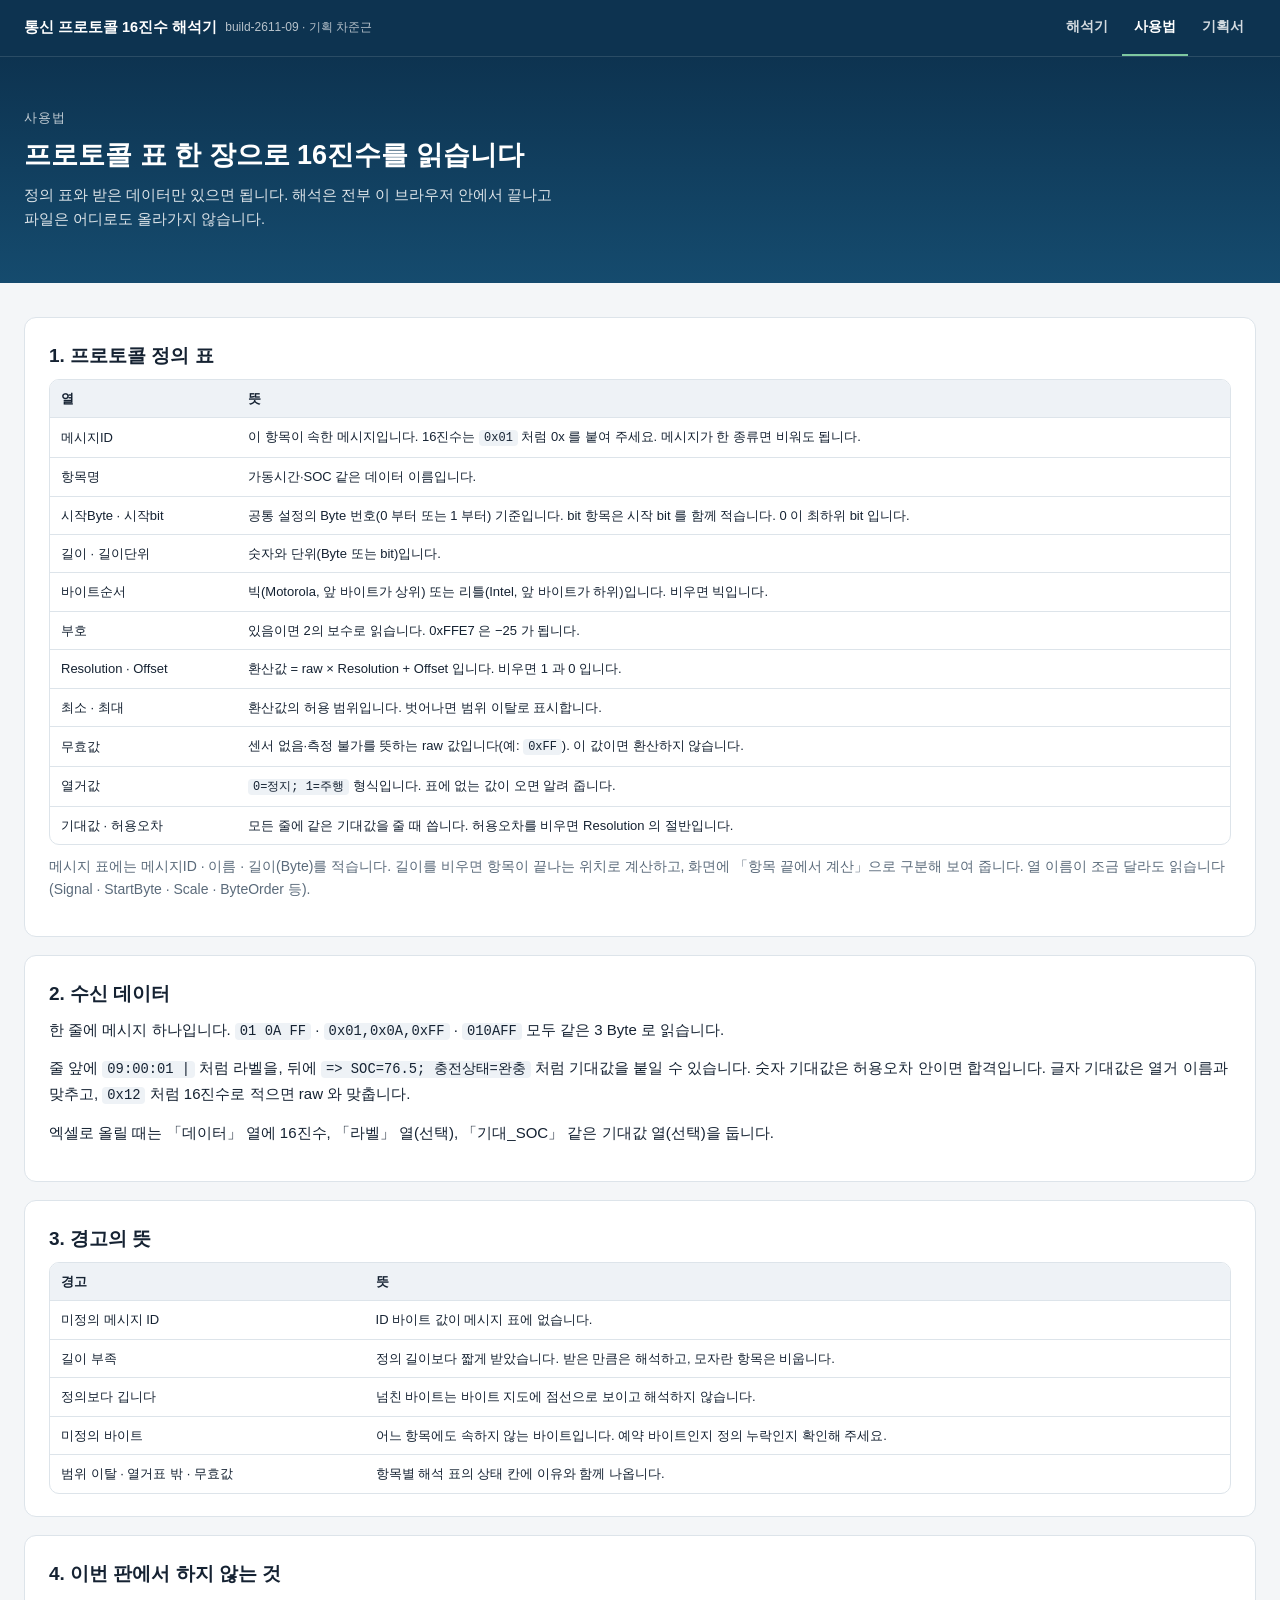
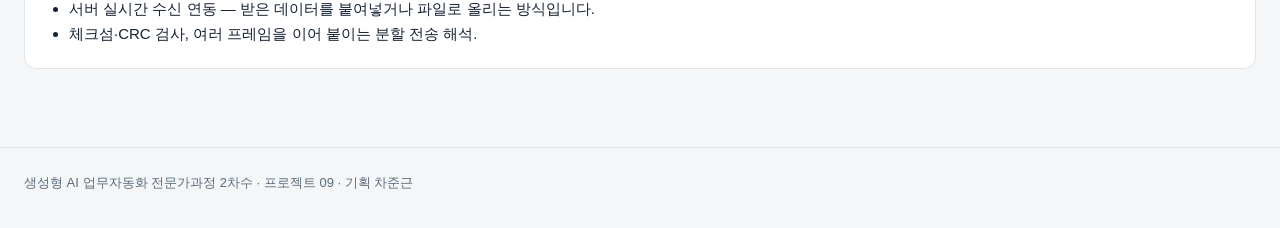
==== guide.html @ 9129b35c "build-2611-09 임시 배포 Co-Authored-By: Claude Opus 5.5 <noreply@anthropic.com>" ====
<!DOCTYPE html>
<html lang="ko">
<head>
<meta charset="UTF-8">
<meta name="viewport" content="width=device-width, initial-scale=1.0">
<title>사용법 — 통신 프로토콜 16진수 해석기</title>
<link rel="icon" href="favicon.svg" type="image/svg+xml">
<link rel="stylesheet" href="css/style.css">
<link rel="stylesheet" href="css/app.css">
</head>
<body>
<nav class="topnav" aria-label="주요 메뉴">
  <div class="topnav-inner">
    <a class="topnav-brand" href="index.html">통신 프로토콜 16진수 해석기 <small>build-2611-09 · 기획 차준근</small></a>
    <ul class="topnav-links">
      <li><a href="index.html">해석기</a></li>
      <li><a href="guide.html" class="active" aria-current="page">사용법</a></li>
      <li><a href="plan.html">기획서</a></li>
    </ul>
  </div>
</nav>
<header class="hero"><div class="wrap">
  <div class="eyebrow">사용법</div>
  <h1>프로토콜 표 한 장으로 16진수를 읽습니다</h1>
  <p>정의 표와 받은 데이터만 있으면 됩니다. 해석은 전부 이 브라우저 안에서 끝나고 파일은 어디로도 올라가지 않습니다.</p>
</div></header>
<main><div class="wrap">
<div class="card">
  <h2 style="margin-top:0">1. 프로토콜 정의 표</h2>
  <div class="tablewrap"><table>
    <thead><tr><th>열</th><th>뜻</th></tr></thead>
    <tbody>
      <tr><td>메시지ID</td><td>이 항목이 속한 메시지입니다. 16진수는 <code>0x01</code> 처럼 0x 를 붙여 주세요. 메시지가 한 종류면 비워도 됩니다.</td></tr>
      <tr><td>항목명</td><td>가동시간·SOC 같은 데이터 이름입니다.</td></tr>
      <tr><td>시작Byte · 시작bit</td><td>공통 설정의 Byte 번호(0 부터 또는 1 부터) 기준입니다. bit 항목은 시작 bit 를 함께 적습니다. 0 이 최하위 bit 입니다.</td></tr>
      <tr><td>길이 · 길이단위</td><td>숫자와 단위(Byte 또는 bit)입니다.</td></tr>
      <tr><td>바이트순서</td><td>빅(Motorola, 앞 바이트가 상위) 또는 리틀(Intel, 앞 바이트가 하위)입니다. 비우면 빅입니다.</td></tr>
      <tr><td>부호</td><td>있음이면 2의 보수로 읽습니다. 0xFFE7 은 −25 가 됩니다.</td></tr>
      <tr><td>Resolution · Offset</td><td>환산값 = raw × Resolution + Offset 입니다. 비우면 1 과 0 입니다.</td></tr>
      <tr><td>최소 · 최대</td><td>환산값의 허용 범위입니다. 벗어나면 범위 이탈로 표시합니다.</td></tr>
      <tr><td>무효값</td><td>센서 없음·측정 불가를 뜻하는 raw 값입니다(예: <code>0xFF</code>). 이 값이면 환산하지 않습니다.</td></tr>
      <tr><td>열거값</td><td><code>0=정지; 1=주행</code> 형식입니다. 표에 없는 값이 오면 알려 줍니다.</td></tr>
      <tr><td>기대값 · 허용오차</td><td>모든 줄에 같은 기대값을 줄 때 씁니다. 허용오차를 비우면 Resolution 의 절반입니다.</td></tr>
    </tbody>
  </table></div>
  <p class="sub" style="margin-top:10px">메시지 표에는 메시지ID · 이름 · 길이(Byte)를 적습니다.
  길이를 비우면 항목이 끝나는 위치로 계산하고, 화면에 「항목 끝에서 계산」으로 구분해 보여 줍니다.
  열 이름이 조금 달라도 읽습니다(Signal · StartByte · Scale · ByteOrder 등).</p>
</div>
<div class="card">
  <h2 style="margin-top:0">2. 수신 데이터</h2>
  <p>한 줄에 메시지 하나입니다. <code>01 0A FF</code> · <code>0x01,0x0A,0xFF</code> · <code>010AFF</code> 모두 같은 3 Byte 로 읽습니다.</p>
  <p>줄 앞에 <code>09:00:01 |</code> 처럼 라벨을, 뒤에 <code>=&gt; SOC=76.5; 충전상태=완충</code> 처럼 기대값을 붙일 수 있습니다.
  숫자 기대값은 허용오차 안이면 합격입니다. 글자 기대값은 열거 이름과 맞추고, <code>0x12</code> 처럼 16진수로 적으면 raw 와 맞춥니다.</p>
  <p>엑셀로 올릴 때는 「데이터」 열에 16진수, 「라벨」 열(선택), 「기대_SOC」 같은 기대값 열(선택)을 둡니다.</p>
</div>
<div class="card">
  <h2 style="margin-top:0">3. 경고의 뜻</h2>
  <div class="tablewrap"><table>
    <thead><tr><th>경고</th><th>뜻</th></tr></thead>
    <tbody>
      <tr><td>미정의 메시지 ID</td><td>ID 바이트 값이 메시지 표에 없습니다.</td></tr>
      <tr><td>길이 부족</td><td>정의 길이보다 짧게 받았습니다. 받은 만큼은 해석하고, 모자란 항목은 비웁니다.</td></tr>
      <tr><td>정의보다 깁니다</td><td>넘친 바이트는 바이트 지도에 점선으로 보이고 해석하지 않습니다.</td></tr>
      <tr><td>미정의 바이트</td><td>어느 항목에도 속하지 않는 바이트입니다. 예약 바이트인지 정의 누락인지 확인해 주세요.</td></tr>
      <tr><td>범위 이탈 · 열거표 밖 · 무효값</td><td>항목별 해석 표의 상태 칸에 이유와 함께 나옵니다.</td></tr>
    </tbody>
  </table></div>
</div>
<div class="card">
  <h2 style="margin-top:0">4. 이번 판에서 하지 않는 것</h2>
  <ul style="margin-left:20px">
    <li>서버 실시간 수신 연동 — 받은 데이터를 붙여넣거나 파일로 올리는 방식입니다.</li>
    <li>체크섬·CRC 검사, 여러 프레임을 이어 붙이는 분할 전송 해석.</li>
  </ul>
</div>
</div></main>
<footer><div class="wrap">생성형 AI 업무자동화 전문가과정 2차수 · 프로젝트 09 · 기획 차준근</div></footer>
</body>
</html>
---- css/style.css ----
:root{
  --bg:#f4f6f8; --card:#fff; --ink:#152232; --sub:#5b6b7b; --line:#dde4ea;
  --brand:#154b6e; --brand-deep:#0d3350; --accent:#0b6e99;
  --ok:#0a6045; --warn:#7a4f00; --danger:#c8341f;
  --wrap:1320px; --pad:24px;
}
@media (max-width:640px){ :root{ --pad:16px; } }
*{box-sizing:border-box; margin:0; padding:0;}
html,body{background:var(--bg); color:var(--ink);
  font-family:"Pretendard","Apple SD Gothic Neo","Malgun Gothic",sans-serif;}
body{font-size:15px; line-height:1.65; word-break:keep-all; overflow-wrap:break-word;}

/* 상단 바는 고정 — 표를 아래로 훑는 동안에도 조작부가 보여야 한다.
   sticky 가 아니라 fixed 다: 조상에 overflow 가 걸리면 sticky 는 조용히 죽는다. */
.topnav{position:fixed; top:0; left:0; right:0; z-index:40;
  background:var(--brand-deep); border-bottom:1px solid rgba(255,255,255,.12);}
.topnav-inner{display:flex; align-items:center; justify-content:space-between;
  gap:20px; max-width:var(--wrap); margin:0 auto; padding:0 var(--pad); min-height:56px;}
.topnav-brand{display:flex; align-items:center; min-height:56px; color:#fff;
  font-weight:750; font-size:14.5px; text-decoration:none; white-space:nowrap;}
.topnav-brand small{font-weight:400; opacity:.7; font-size:12px; margin-left:8px;}
.topnav-links{display:flex; align-items:center; gap:2px; list-style:none; margin:0; padding:0;
  overflow-x:auto; scrollbar-width:none;}
.topnav-links::-webkit-scrollbar{display:none;}
.topnav-links a{display:flex; align-items:center; min-height:56px; padding:0 12px;
  color:rgba(255,255,255,.82); text-decoration:none; font-size:13.5px; font-weight:600;
  white-space:nowrap; border-bottom:2px solid transparent;}
.topnav-links a:hover{color:#fff;}
.topnav-links a.active{color:#fff; border-bottom-color:#7ec8a0;}
@media (max-width:860px){
  .topnav-inner{gap:10px; padding:0 14px; min-height:52px;}
  .topnav-brand{min-height:52px; font-size:13.5px;} .topnav-brand small{display:none;}
  .topnav-links a{min-height:52px; padding:0 9px; font-size:13px;}
}

.hero{background:linear-gradient(180deg,var(--brand-deep),var(--brand)); color:#fff;
  padding:52px 0 38px; margin-top:56px;}
@media (max-width:860px){ .hero{margin-top:52px; padding:38px 0 28px;} }
.hero .eyebrow{font-size:12.5px; letter-spacing:.08em; opacity:.75; margin-bottom:9px;}
.hero h1{font-size:27px; line-height:1.3; font-weight:750; margin-bottom:11px;}
.hero p{max-width:66ch; color:rgba(255,255,255,.86); font-size:14.5px;}
main{padding:34px 0 60px;}
.wrap{max-width:var(--wrap); margin:0 auto; padding:0 var(--pad);}

h2{font-size:19px; font-weight:700; margin:32px 0 8px;}
main > .wrap > :first-child{margin-top:0;}
p{margin:0 0 13px;} .sub{color:var(--sub); font-size:14px;}
code{font-family:ui-monospace,SFMono-Regular,Menlo,monospace; font-size:.92em;
  background:#eef2f6; border-radius:4px; padding:1px 5px;}

.card{background:var(--card); border:1px solid var(--line); border-radius:12px;
  padding:22px 24px; margin-bottom:18px;}
.drop{display:block; border:2px dashed #93a7bd; border-radius:12px; background:#fbfdff;
  padding:30px 20px; text-align:center; cursor:pointer; transition:border-color .15s,background .15s;}
.drop:hover,.drop.over{border-color:var(--accent); background:#f0f8fc;}
.drop b{display:block; font-size:15.5px; margin-bottom:5px;}
.drop span{color:var(--sub); font-size:13.5px;}
input[type=file]{display:none;}

.btn{display:inline-flex; align-items:center; justify-content:center; gap:6px;
  min-height:42px; padding:0 18px; border-radius:9px; border:1px solid var(--line);
  background:#fff; color:var(--ink); font-size:14px; font-weight:650; cursor:pointer;}
.btn:hover{border-color:#9fb2c4;}
.btn.primary{background:var(--brand); border-color:var(--brand); color:#fff;}
.btn.primary:hover{background:var(--brand-deep);}
.btn.green{background:var(--ok); border-color:var(--ok); color:#fff;}
.btn:disabled{opacity:.45; cursor:not-allowed;}
.btnrow{display:flex; flex-wrap:wrap; gap:8px; margin-top:14px;}

.note{border-left:4px solid var(--accent); background:#eef6fa; color:#0b3a4f;
  padding:13px 15px; border-radius:8px; font-size:14px; margin:14px 0;}
.warn{border-left:4px solid var(--danger); background:#fdeae7; color:#7a1a0c;
  padding:13px 15px; border-radius:8px; font-size:14px; margin:14px 0;}
.ok{border-left:4px solid var(--ok); background:#e9f6f0; color:#08422a;
  padding:13px 15px; border-radius:8px; font-size:14px; margin:14px 0;}

.tablewrap{overflow-x:auto; border:1px solid var(--line); border-radius:10px; background:#fff; max-height:70vh;}
table{border-collapse:collapse; width:100%; font-size:13px;}
th,td{border-bottom:1px solid var(--line); padding:8px 11px; text-align:left; white-space:nowrap;}
th{background:#eef2f6; font-weight:700; position:sticky; top:0; z-index:1;}
tr:last-child td{border-bottom:0;}
td.num{text-align:right; font-variant-numeric:tabular-nums;}
td.mono{font-family:ui-monospace,SFMono-Regular,Menlo,monospace;}
tr.flag td{background:#fdf3f1;}
/* 계산으로 채운 값은 문서에 적혀 있던 값과 **신뢰도가 다르다.**
   같은 모양으로 두면 사람이 구분하지 못한 채 그대로 믿게 된다. */
td .calc{display:inline-block; margin-left:5px; font-size:10.5px; font-weight:700;
  color:#0b3a4f; background:#dceaf3; border-radius:4px; padding:1px 5px; vertical-align:middle;}
.rev{color:var(--danger); font-weight:650; white-space:normal; min-width:240px;}

.filelist{margin:13px 0 0; padding:0; list-style:none; font-size:13.5px;}
.filelist li{padding:6px 0; border-bottom:1px solid var(--line); color:var(--sub);
  display:flex; justify-content:space-between; gap:10px;}
.filelist li:last-child{border-bottom:0;}
.stats{display:flex; flex-wrap:wrap; gap:10px; margin:14px 0 0;}
.stat{background:#eef2f6; border-radius:9px; padding:9px 14px; font-size:13.5px;}
.stat b{font-size:17px; display:block; font-variant-numeric:tabular-nums;}
footer{border-top:1px solid var(--line); padding:24px 0 40px; color:var(--sub); font-size:13px;}
---- css/app.css ----
/* 이 앱 전용 — 공통 style.css 뒤에 읽는다 */
[hidden]{display:none !important;}
h3{font-size:16px; font-weight:700; margin:24px 0 8px;}
h3 small{font-weight:400;}
.ctrl{display:flex; flex-wrap:wrap; align-items:center; gap:14px; margin:6px 0 12px; font-size:14px;}
.ctrl label{display:flex; align-items:center; gap:6px; flex-wrap:wrap;}
.ctrl label.grow{flex:1 1 260px;} .ctrl label.grow input{flex:1 1 180px; min-width:0;}
.ctrl input,.ctrl select{font:inherit; font-size:14px; padding:6px 8px; border:1px solid var(--line); border-radius:7px; background:#fff;}
.w-s{width:72px;}
.btn.sm{min-height:34px; padding:0 12px; font-size:13px;}
.drop.slim{padding:16px 14px; margin-top:10px;} .drop.slim b{font-size:14px;}
textarea{width:100%; font:13px/1.55 ui-monospace,SFMono-Regular,Menlo,monospace; padding:10px 12px;
  border:1px solid var(--line); border-radius:9px; background:#fbfdff; resize:vertical;}

details.more{margin-top:18px; border:1px solid var(--line); border-radius:10px; padding:10px 14px; background:#fbfcfd;}
details.more summary{cursor:pointer; font-weight:650; font-size:14px;}
details.more[open] summary{margin-bottom:8px;}

/* 편집 표 */
.tablewrap.edit{max-height:none;}
.edit td{padding:2px 3px;}
.edit input{font:inherit; font-size:12.5px; width:100%; min-width:64px; padding:5px 6px; border:1px solid transparent; border-radius:5px; background:transparent;}
.edit input:hover{border-color:var(--line);} .edit input:focus{border-color:var(--accent); background:#fff; outline:none;}
.edit td.c-name input{min-width:150px;} .edit td.c-enums input{min-width:220px;} .edit td.c-note input{min-width:140px;}
.edit td.c-num input{min-width:58px;}
.edit .x{border:0; background:none; color:var(--danger); cursor:pointer; font-size:12.5px; padding:4px 6px;}

/* 결과 목록 */
#lines table tbody tr{cursor:pointer;}
#lines tbody tr:hover td{background:#f3f8fb;}
#lines tbody tr.sel td{background:#e3f0f7;}
.tag{display:inline-block; font-size:11.5px; font-weight:700; border-radius:5px; padding:1px 7px;}
.tag.ok{background:#d6ecdf; color:#08422a;} .tag.warn{background:#fbe7b5; color:#5a3a00;}
.tag.error{background:#f4b9ad; color:#7a1a0c;} .tag.info{background:#dceaf3; color:#0b3a4f;}
.tag.pass{background:#0a6045; color:#fff;} .tag.fail{background:var(--danger); color:#fff;} .tag.none{background:#eef2f6; color:var(--sub);}
td.wrap{white-space:normal; min-width:260px;}
.stat.bad{background:#fdeae7;} .stat.good{background:#e9f6f0;}

/* 바이트 지도 — 색만으로 구분하지 않도록 항목 번호를 칸에 함께 쓴다 */
.bmap{display:flex; flex-wrap:wrap; gap:4px; margin:10px 0 6px;}
.bcell{width:58px; border-radius:7px; border:1px solid rgba(0,0,0,.08); padding:4px 3px 5px; text-align:center; font-variant-numeric:tabular-nums;}
.bcell .bi{display:block; font-size:10.5px; color:#3d4b59;}
.bcell .bh{display:block; font:700 15px/1.2 ui-monospace,SFMono-Regular,Menlo,monospace;}
.bcell .bo{display:block; font-size:10.5px; color:#2b3742; min-height:14px;}
.bcell.k-id{background:#cfd8e1;} .bcell.k-undef{background:#fff; border:2px dashed var(--danger);}
.bcell.k-extra{background:#fff; border:2px dotted #8a96a3; color:#8a96a3;}
.bcell.k-partial{outline:2px dashed #5b6b7b; outline-offset:-3px;}
.blegend{display:flex; flex-wrap:wrap; gap:6px 14px; font-size:12.5px; color:var(--sub); margin:4px 0 12px;}
.blegend i{display:inline-block; width:14px; height:14px; border-radius:3px; vertical-align:-2px; margin-right:5px; border:1px solid rgba(0,0,0,.1);}
.blegend i.k-undef{border:2px dashed var(--danger); background:#fff;} .blegend i.k-id{background:#cfd8e1;}
.blegend i.k-extra{border:2px dotted #8a96a3; background:#fff;}
.c0{background:#cfe4f5;} .c1{background:#d6ecdf;} .c2{background:#fbe7b5;} .c3{background:#ead9f3;} .c4{background:#f8d5cc;}
.c5{background:#d3eeee;} .c6{background:#e8e3c9;} .c7{background:#f6d6e6;} .c8{background:#dbe0f7;} .c9{background:#e2ecc7;}
tr.st-range td,tr.st-enum td{background:#fff6df;} tr.st-short td{background:#fdeae7;} tr.st-invalid td{background:#eef3f7;}
tr.ck-fail td{background:#fdeae7;}
.detail{margin-top:18px; border-top:1px solid var(--line); padding-top:6px;}
.src{display:inline-block; margin-left:5px; font-size:10.5px; font-weight:700; color:#0b3a4f; background:#dceaf3; border-radius:4px; padding:1px 5px;}
.ai-draft{border:2px dashed #7a5bb8; border-radius:10px; padding:12px 14px; margin-top:12px; background:#f8f5fd;}
.ai-draft .badge{display:inline-block; background:#7a5bb8; color:#fff; font-size:12px; font-weight:700; border-radius:5px; padding:2px 8px; margin-bottom:8px;}
.warn ul,.ok ul{margin:6px 0 0 18px;}
details.more.edit-box{margin-top:6px;}
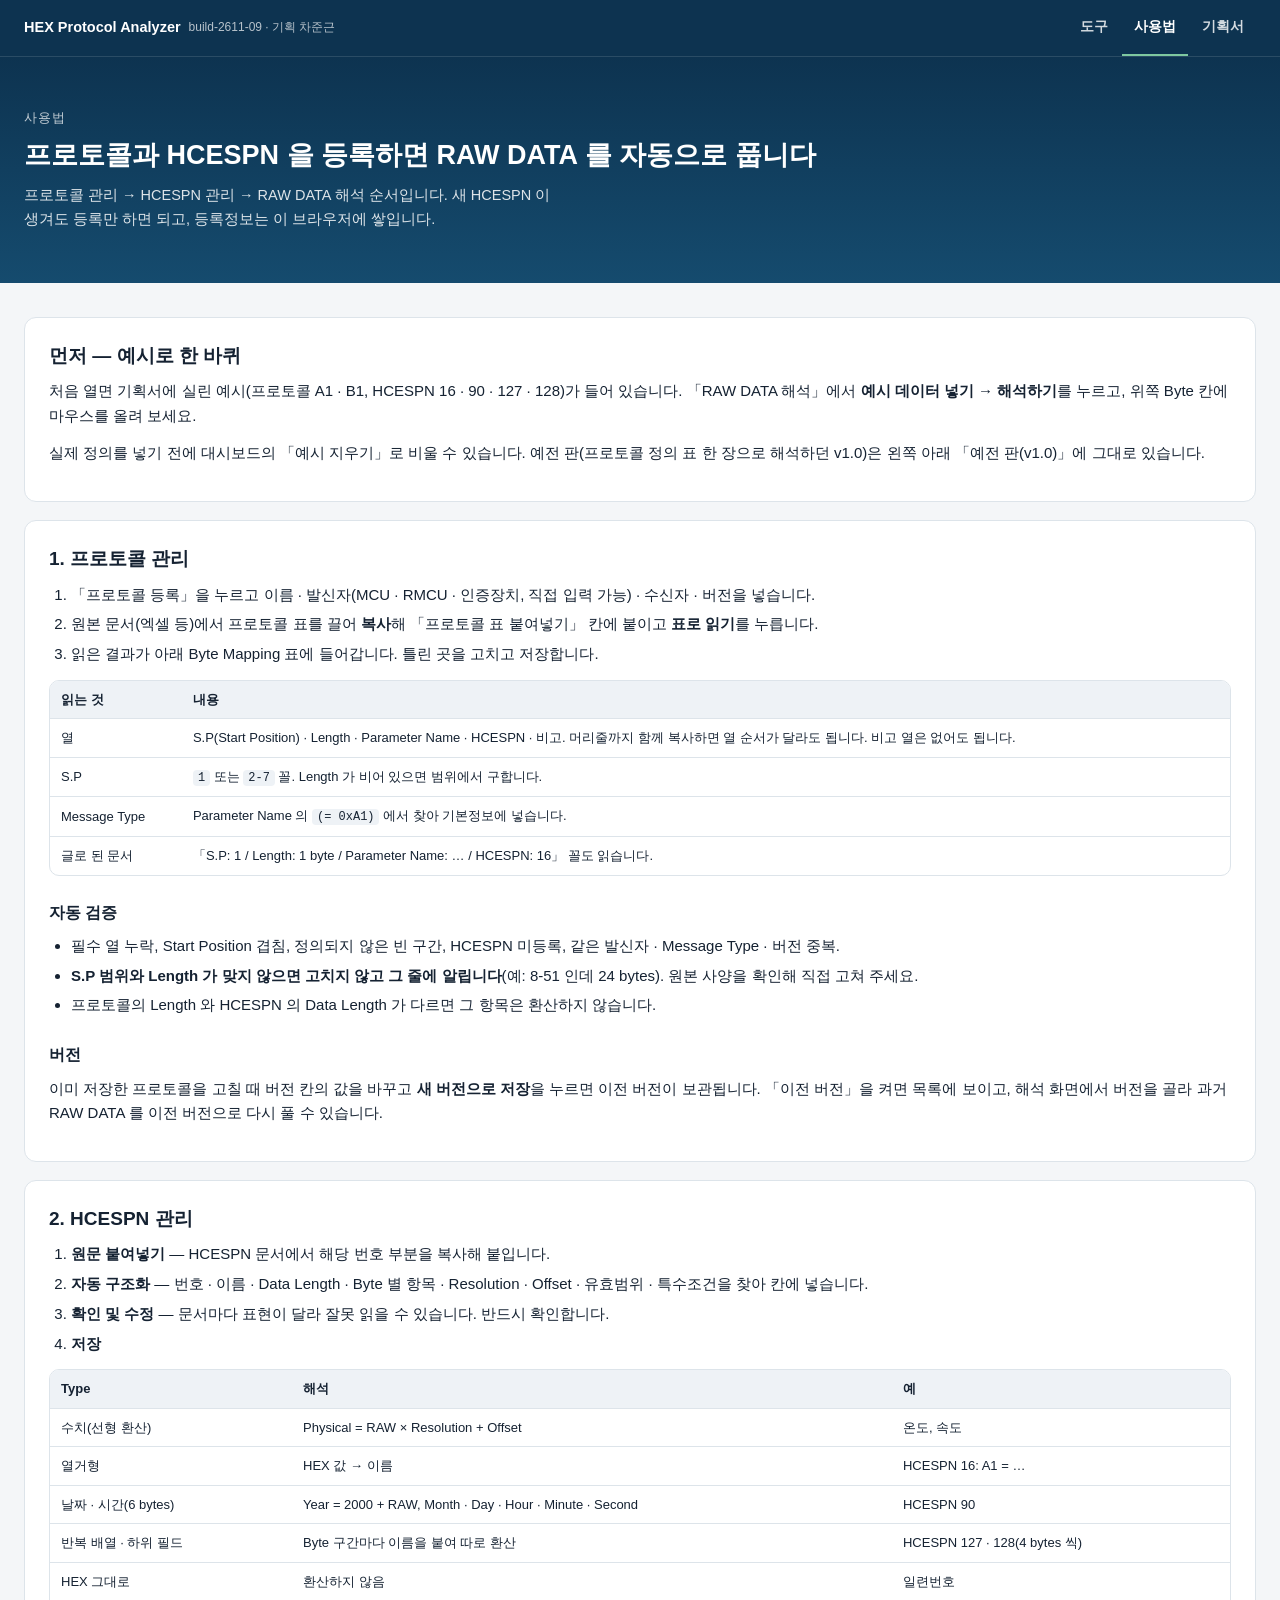
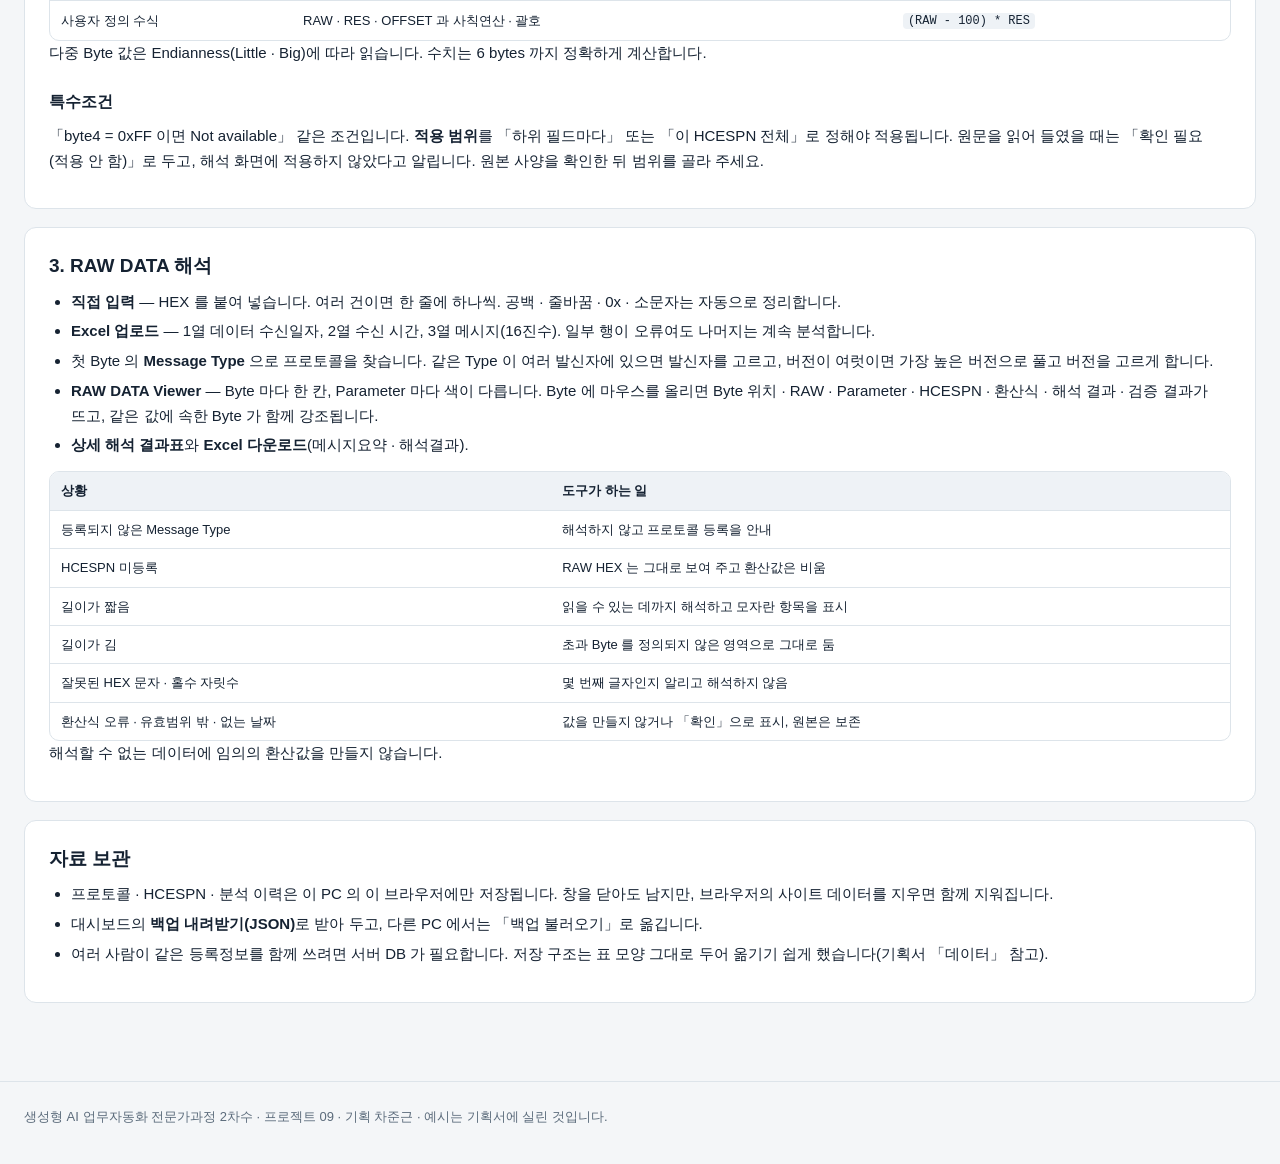
==== commit 5b0b0568: "v2.0: HEX Protocol Analyzer(메뉴 4개) — v1.0 은 v1/ Co-Authored-By: Claude Fable 5.2 <noreply@anthropic." ====
--- a/guide.html
+++ b/guide.html
@@ -3,7 +3,7 @@
 <head>
 <meta charset="UTF-8">
 <meta name="viewport" content="width=device-width, initial-scale=1.0">
-<title>사용법 — 통신 프로토콜 16진수 해석기</title>
+<title>사용법 — HEX Protocol Analyzer</title>
 <link rel="icon" href="favicon.svg" type="image/svg+xml">
 <link rel="stylesheet" href="css/style.css">
 <link rel="stylesheet" href="css/app.css">
@@ -11,9 +11,9 @@
 <body>
 <nav class="topnav" aria-label="주요 메뉴">
   <div class="topnav-inner">
-    <a class="topnav-brand" href="index.html">통신 프로토콜 16진수 해석기 <small>build-2611-09 · 기획 차준근</small></a>
+    <a class="topnav-brand" href="index.html">HEX Protocol Analyzer <small>build-2611-09 · 기획 차준근</small></a>
     <ul class="topnav-links">
-      <li><a href="index.html">해석기</a></li>
+      <li><a href="index.html">도구</a></li>
       <li><a href="guide.html" class="active" aria-current="page">사용법</a></li>
       <li><a href="plan.html">기획서</a></li>
     </ul>
@@ -21,60 +21,98 @@
 </nav>
 <header class="hero"><div class="wrap">
   <div class="eyebrow">사용법</div>
-  <h1>프로토콜 표 한 장으로 16진수를 읽습니다</h1>
-  <p>정의 표와 받은 데이터만 있으면 됩니다. 해석은 전부 이 브라우저 안에서 끝나고 파일은 어디로도 올라가지 않습니다.</p>
+  <h1>프로토콜과 HCESPN 을 등록하면 RAW DATA 를 자동으로 풉니다</h1>
+  <p>프로토콜 관리 → HCESPN 관리 → RAW DATA 해석 순서입니다. 새 HCESPN 이 생겨도 등록만 하면 되고, 등록정보는 이 브라우저에 쌓입니다.</p>
 </div></header>
-<main><div class="wrap">
+<main><div class="wrap doc">
+
 <div class="card">
-  <h2 style="margin-top:0">1. 프로토콜 정의 표</h2>
+  <h2 style="margin-top:0">먼저 — 예시로 한 바퀴</h2>
+  <p>처음 열면 기획서에 실린 예시(프로토콜 A1 · B1, HCESPN 16 · 90 · 127 · 128)가 들어 있습니다.
+  「RAW DATA 해석」에서 <b>예시 데이터 넣기 → 해석하기</b>를 누르고, 위쪽 Byte 칸에 마우스를 올려 보세요.</p>
+  <p>실제 정의를 넣기 전에 대시보드의 「예시 지우기」로 비울 수 있습니다. 예전 판(프로토콜 정의 표 한 장으로 해석하던 v1.0)은 왼쪽 아래 「예전 판(v1.0)」에 그대로 있습니다.</p>
+</div>
+
+<div class="card">
+  <h2 style="margin-top:0">1. 프로토콜 관리</h2>
+  <ol>
+    <li>「프로토콜 등록」을 누르고 이름 · 발신자(MCU · RMCU · 인증장치, 직접 입력 가능) · 수신자 · 버전을 넣습니다.</li>
+    <li>원본 문서(엑셀 등)에서 프로토콜 표를 끌어 <b>복사</b>해 「프로토콜 표 붙여넣기」 칸에 붙이고 <b>표로 읽기</b>를 누릅니다.</li>
+    <li>읽은 결과가 아래 Byte Mapping 표에 들어갑니다. 틀린 곳을 고치고 저장합니다.</li>
+  </ol>
   <div class="tablewrap"><table>
-    <thead><tr><th>열</th><th>뜻</th></tr></thead>
+    <thead><tr><th>읽는 것</th><th>내용</th></tr></thead>
     <tbody>
-      <tr><td>메시지ID</td><td>이 항목이 속한 메시지입니다. 16진수는 <code>0x01</code> 처럼 0x 를 붙여 주세요. 메시지가 한 종류면 비워도 됩니다.</td></tr>
-      <tr><td>항목명</td><td>가동시간·SOC 같은 데이터 이름입니다.</td></tr>
-      <tr><td>시작Byte · 시작bit</td><td>공통 설정의 Byte 번호(0 부터 또는 1 부터) 기준입니다. bit 항목은 시작 bit 를 함께 적습니다. 0 이 최하위 bit 입니다.</td></tr>
-      <tr><td>길이 · 길이단위</td><td>숫자와 단위(Byte 또는 bit)입니다.</td></tr>
-      <tr><td>바이트순서</td><td>빅(Motorola, 앞 바이트가 상위) 또는 리틀(Intel, 앞 바이트가 하위)입니다. 비우면 빅입니다.</td></tr>
-      <tr><td>부호</td><td>있음이면 2의 보수로 읽습니다. 0xFFE7 은 −25 가 됩니다.</td></tr>
-      <tr><td>Resolution · Offset</td><td>환산값 = raw × Resolution + Offset 입니다. 비우면 1 과 0 입니다.</td></tr>
-      <tr><td>최소 · 최대</td><td>환산값의 허용 범위입니다. 벗어나면 범위 이탈로 표시합니다.</td></tr>
-      <tr><td>무효값</td><td>센서 없음·측정 불가를 뜻하는 raw 값입니다(예: <code>0xFF</code>). 이 값이면 환산하지 않습니다.</td></tr>
-      <tr><td>열거값</td><td><code>0=정지; 1=주행</code> 형식입니다. 표에 없는 값이 오면 알려 줍니다.</td></tr>
-      <tr><td>기대값 · 허용오차</td><td>모든 줄에 같은 기대값을 줄 때 씁니다. 허용오차를 비우면 Resolution 의 절반입니다.</td></tr>
-    </tbody>
-  </table></div>
-  <p class="sub" style="margin-top:10px">메시지 표에는 메시지ID · 이름 · 길이(Byte)를 적습니다.
-  길이를 비우면 항목이 끝나는 위치로 계산하고, 화면에 「항목 끝에서 계산」으로 구분해 보여 줍니다.
-  열 이름이 조금 달라도 읽습니다(Signal · StartByte · Scale · ByteOrder 등).</p>
+      <tr><td>열</td><td>S.P(Start Position) · Length · Parameter Name · HCESPN · 비고. 머리줄까지 함께 복사하면 열 순서가 달라도 됩니다. 비고 열은 없어도 됩니다.</td></tr>
+      <tr><td>S.P</td><td><code>1</code> 또는 <code>2-7</code> 꼴. Length 가 비어 있으면 범위에서 구합니다.</td></tr>
+      <tr><td>Message Type</td><td>Parameter Name 의 <code>(= 0xA1)</code> 에서 찾아 기본정보에 넣습니다.</td></tr>
+      <tr><td>글로 된 문서</td><td>「S.P: 1 / Length: 1 byte / Parameter Name: … / HCESPN: 16」 꼴도 읽습니다.</td></tr>
+    </tbody></table></div>
+  <h3>자동 검증</h3>
+  <ul>
+    <li>필수 열 누락, Start Position 겹침, 정의되지 않은 빈 구간, HCESPN 미등록, 같은 발신자 · Message Type · 버전 중복.</li>
+    <li><b>S.P 범위와 Length 가 맞지 않으면 고치지 않고 그 줄에 알립니다</b>(예: 8-51 인데 24 bytes). 원본 사양을 확인해 직접 고쳐 주세요.</li>
+    <li>프로토콜의 Length 와 HCESPN 의 Data Length 가 다르면 그 항목은 환산하지 않습니다.</li>
+  </ul>
+  <h3>버전</h3>
+  <p>이미 저장한 프로토콜을 고칠 때 버전 칸의 값을 바꾸고 <b>새 버전으로 저장</b>을 누르면 이전 버전이 보관됩니다. 「이전 버전」을 켜면 목록에 보이고, 해석 화면에서 버전을 골라 과거 RAW DATA 를 이전 버전으로 다시 풀 수 있습니다.</p>
 </div>
+
 <div class="card">
-  <h2 style="margin-top:0">2. 수신 데이터</h2>
-  <p>한 줄에 메시지 하나입니다. <code>01 0A FF</code> · <code>0x01,0x0A,0xFF</code> · <code>010AFF</code> 모두 같은 3 Byte 로 읽습니다.</p>
-  <p>줄 앞에 <code>09:00:01 |</code> 처럼 라벨을, 뒤에 <code>=&gt; SOC=76.5; 충전상태=완충</code> 처럼 기대값을 붙일 수 있습니다.
-  숫자 기대값은 허용오차 안이면 합격입니다. 글자 기대값은 열거 이름과 맞추고, <code>0x12</code> 처럼 16진수로 적으면 raw 와 맞춥니다.</p>
-  <p>엑셀로 올릴 때는 「데이터」 열에 16진수, 「라벨」 열(선택), 「기대_SOC」 같은 기대값 열(선택)을 둡니다.</p>
+  <h2 style="margin-top:0">2. HCESPN 관리</h2>
+  <ol>
+    <li><b>원문 붙여넣기</b> — HCESPN 문서에서 해당 번호 부분을 복사해 붙입니다.</li>
+    <li><b>자동 구조화</b> — 번호 · 이름 · Data Length · Byte 별 항목 · Resolution · Offset · 유효범위 · 특수조건을 찾아 칸에 넣습니다.</li>
+    <li><b>확인 및 수정</b> — 문서마다 표현이 달라 잘못 읽을 수 있습니다. 반드시 확인합니다.</li>
+    <li><b>저장</b></li>
+  </ol>
+  <div class="tablewrap"><table>
+    <thead><tr><th>Type</th><th>해석</th><th>예</th></tr></thead>
+    <tbody>
+      <tr><td>수치(선형 환산)</td><td>Physical = RAW × Resolution + Offset</td><td>온도, 속도</td></tr>
+      <tr><td>열거형</td><td>HEX 값 → 이름</td><td>HCESPN 16: A1 = …</td></tr>
+      <tr><td>날짜 · 시간(6 bytes)</td><td>Year = 2000 + RAW, Month · Day · Hour · Minute · Second</td><td>HCESPN 90</td></tr>
+      <tr><td>반복 배열 · 하위 필드</td><td>Byte 구간마다 이름을 붙여 따로 환산</td><td>HCESPN 127 · 128(4 bytes 씩)</td></tr>
+      <tr><td>HEX 그대로</td><td>환산하지 않음</td><td>일련번호</td></tr>
+      <tr><td>사용자 정의 수식</td><td>RAW · RES · OFFSET 과 사칙연산 · 괄호</td><td><code>(RAW - 100) * RES</code></td></tr>
+    </tbody></table></div>
+  <p>다중 Byte 값은 Endianness(Little · Big)에 따라 읽습니다. 수치는 6 bytes 까지 정확하게 계산합니다.</p>
+  <h3>특수조건</h3>
+  <p>「byte4 = 0xFF 이면 Not available」 같은 조건입니다. <b>적용 범위</b>를 「하위 필드마다」 또는 「이 HCESPN 전체」로 정해야 적용됩니다. 원문을 읽어 들였을 때는 「확인 필요(적용 안 함)」로 두고, 해석 화면에 적용하지 않았다고 알립니다. 원본 사양을 확인한 뒤 범위를 골라 주세요.</p>
 </div>
+
 <div class="card">
-  <h2 style="margin-top:0">3. 경고의 뜻</h2>
+  <h2 style="margin-top:0">3. RAW DATA 해석</h2>
+  <ul>
+    <li><b>직접 입력</b> — HEX 를 붙여 넣습니다. 여러 건이면 한 줄에 하나씩. 공백 · 줄바꿈 · 0x · 소문자는 자동으로 정리합니다.</li>
+    <li><b>Excel 업로드</b> — 1열 데이터 수신일자, 2열 수신 시간, 3열 메시지(16진수). 일부 행이 오류여도 나머지는 계속 분석합니다.</li>
+    <li>첫 Byte 의 <b>Message Type</b> 으로 프로토콜을 찾습니다. 같은 Type 이 여러 발신자에 있으면 발신자를 고르고, 버전이 여럿이면 가장 높은 버전으로 풀고 버전을 고르게 합니다.</li>
+    <li><b>RAW DATA Viewer</b> — Byte 마다 한 칸, Parameter 마다 색이 다릅니다. Byte 에 마우스를 올리면 Byte 위치 · RAW · Parameter · HCESPN · 환산식 · 해석 결과 · 검증 결과가 뜨고, 같은 값에 속한 Byte 가 함께 강조됩니다.</li>
+    <li><b>상세 해석 결과표</b>와 <b>Excel 다운로드</b>(메시지요약 · 해석결과).</li>
+  </ul>
   <div class="tablewrap"><table>
-    <thead><tr><th>경고</th><th>뜻</th></tr></thead>
+    <thead><tr><th>상황</th><th>도구가 하는 일</th></tr></thead>
     <tbody>
-      <tr><td>미정의 메시지 ID</td><td>ID 바이트 값이 메시지 표에 없습니다.</td></tr>
-      <tr><td>길이 부족</td><td>정의 길이보다 짧게 받았습니다. 받은 만큼은 해석하고, 모자란 항목은 비웁니다.</td></tr>
-      <tr><td>정의보다 깁니다</td><td>넘친 바이트는 바이트 지도에 점선으로 보이고 해석하지 않습니다.</td></tr>
-      <tr><td>미정의 바이트</td><td>어느 항목에도 속하지 않는 바이트입니다. 예약 바이트인지 정의 누락인지 확인해 주세요.</td></tr>
-      <tr><td>범위 이탈 · 열거표 밖 · 무효값</td><td>항목별 해석 표의 상태 칸에 이유와 함께 나옵니다.</td></tr>
-    </tbody>
-  </table></div>
+      <tr><td>등록되지 않은 Message Type</td><td>해석하지 않고 프로토콜 등록을 안내</td></tr>
+      <tr><td>HCESPN 미등록</td><td>RAW HEX 는 그대로 보여 주고 환산값은 비움</td></tr>
+      <tr><td>길이가 짧음</td><td>읽을 수 있는 데까지 해석하고 모자란 항목을 표시</td></tr>
+      <tr><td>길이가 김</td><td>초과 Byte 를 정의되지 않은 영역으로 그대로 둠</td></tr>
+      <tr><td>잘못된 HEX 문자 · 홀수 자릿수</td><td>몇 번째 글자인지 알리고 해석하지 않음</td></tr>
+      <tr><td>환산식 오류 · 유효범위 밖 · 없는 날짜</td><td>값을 만들지 않거나 「확인」으로 표시, 원본은 보존</td></tr>
+    </tbody></table></div>
+  <p>해석할 수 없는 데이터에 임의의 환산값을 만들지 않습니다.</p>
 </div>
+
 <div class="card">
-  <h2 style="margin-top:0">4. 이번 판에서 하지 않는 것</h2>
-  <ul style="margin-left:20px">
-    <li>서버 실시간 수신 연동 — 받은 데이터를 붙여넣거나 파일로 올리는 방식입니다.</li>
-    <li>체크섬·CRC 검사, 여러 프레임을 이어 붙이는 분할 전송 해석.</li>
+  <h2 style="margin-top:0">자료 보관</h2>
+  <ul>
+    <li>프로토콜 · HCESPN · 분석 이력은 이 PC 의 이 브라우저에만 저장됩니다. 창을 닫아도 남지만, 브라우저의 사이트 데이터를 지우면 함께 지워집니다.</li>
+    <li>대시보드의 <b>백업 내려받기(JSON)</b>로 받아 두고, 다른 PC 에서는 「백업 불러오기」로 옮깁니다.</li>
+    <li>여러 사람이 같은 등록정보를 함께 쓰려면 서버 DB 가 필요합니다. 저장 구조는 표 모양 그대로 두어 옮기기 쉽게 했습니다(기획서 「데이터」 참고).</li>
   </ul>
 </div>
+
 </div></main>
-<footer><div class="wrap">생성형 AI 업무자동화 전문가과정 2차수 · 프로젝트 09 · 기획 차준근</div></footer>
+<footer><div class="wrap">생성형 AI 업무자동화 전문가과정 2차수 · 프로젝트 09 · 기획 차준근 · 예시는 기획서에 실린 것입니다.</div></footer>
 </body>
 </html>
--- a/css/app.css
+++ b/css/app.css
@@ -1,61 +1,6 @@
-/* 이 앱 전용 — 공통 style.css 뒤에 읽는다 */
+/* 사용법 · 기획서 페이지용(도구 화면은 css/weekly.css) */
 [hidden]{display:none !important;}
 h3{font-size:16px; font-weight:700; margin:24px 0 8px;}
-h3 small{font-weight:400;}
-.ctrl{display:flex; flex-wrap:wrap; align-items:center; gap:14px; margin:6px 0 12px; font-size:14px;}
-.ctrl label{display:flex; align-items:center; gap:6px; flex-wrap:wrap;}
-.ctrl label.grow{flex:1 1 260px;} .ctrl label.grow input{flex:1 1 180px; min-width:0;}
-.ctrl input,.ctrl select{font:inherit; font-size:14px; padding:6px 8px; border:1px solid var(--line); border-radius:7px; background:#fff;}
-.w-s{width:72px;}
-.btn.sm{min-height:34px; padding:0 12px; font-size:13px;}
-.drop.slim{padding:16px 14px; margin-top:10px;} .drop.slim b{font-size:14px;}
-textarea{width:100%; font:13px/1.55 ui-monospace,SFMono-Regular,Menlo,monospace; padding:10px 12px;
-  border:1px solid var(--line); border-radius:9px; background:#fbfdff; resize:vertical;}
-
-details.more{margin-top:18px; border:1px solid var(--line); border-radius:10px; padding:10px 14px; background:#fbfcfd;}
-details.more summary{cursor:pointer; font-weight:650; font-size:14px;}
-details.more[open] summary{margin-bottom:8px;}
-
-/* 편집 표 */
-.tablewrap.edit{max-height:none;}
-.edit td{padding:2px 3px;}
-.edit input{font:inherit; font-size:12.5px; width:100%; min-width:64px; padding:5px 6px; border:1px solid transparent; border-radius:5px; background:transparent;}
-.edit input:hover{border-color:var(--line);} .edit input:focus{border-color:var(--accent); background:#fff; outline:none;}
-.edit td.c-name input{min-width:150px;} .edit td.c-enums input{min-width:220px;} .edit td.c-note input{min-width:140px;}
-.edit td.c-num input{min-width:58px;}
-.edit .x{border:0; background:none; color:var(--danger); cursor:pointer; font-size:12.5px; padding:4px 6px;}
-
-/* 결과 목록 */
-#lines table tbody tr{cursor:pointer;}
-#lines tbody tr:hover td{background:#f3f8fb;}
-#lines tbody tr.sel td{background:#e3f0f7;}
-.tag{display:inline-block; font-size:11.5px; font-weight:700; border-radius:5px; padding:1px 7px;}
-.tag.ok{background:#d6ecdf; color:#08422a;} .tag.warn{background:#fbe7b5; color:#5a3a00;}
-.tag.error{background:#f4b9ad; color:#7a1a0c;} .tag.info{background:#dceaf3; color:#0b3a4f;}
-.tag.pass{background:#0a6045; color:#fff;} .tag.fail{background:var(--danger); color:#fff;} .tag.none{background:#eef2f6; color:var(--sub);}
-td.wrap{white-space:normal; min-width:260px;}
-.stat.bad{background:#fdeae7;} .stat.good{background:#e9f6f0;}
-
-/* 바이트 지도 — 색만으로 구분하지 않도록 항목 번호를 칸에 함께 쓴다 */
-.bmap{display:flex; flex-wrap:wrap; gap:4px; margin:10px 0 6px;}
-.bcell{width:58px; border-radius:7px; border:1px solid rgba(0,0,0,.08); padding:4px 3px 5px; text-align:center; font-variant-numeric:tabular-nums;}
-.bcell .bi{display:block; font-size:10.5px; color:#3d4b59;}
-.bcell .bh{display:block; font:700 15px/1.2 ui-monospace,SFMono-Regular,Menlo,monospace;}
-.bcell .bo{display:block; font-size:10.5px; color:#2b3742; min-height:14px;}
-.bcell.k-id{background:#cfd8e1;} .bcell.k-undef{background:#fff; border:2px dashed var(--danger);}
-.bcell.k-extra{background:#fff; border:2px dotted #8a96a3; color:#8a96a3;}
-.bcell.k-partial{outline:2px dashed #5b6b7b; outline-offset:-3px;}
-.blegend{display:flex; flex-wrap:wrap; gap:6px 14px; font-size:12.5px; color:var(--sub); margin:4px 0 12px;}
-.blegend i{display:inline-block; width:14px; height:14px; border-radius:3px; vertical-align:-2px; margin-right:5px; border:1px solid rgba(0,0,0,.1);}
-.blegend i.k-undef{border:2px dashed var(--danger); background:#fff;} .blegend i.k-id{background:#cfd8e1;}
-.blegend i.k-extra{border:2px dotted #8a96a3; background:#fff;}
-.c0{background:#cfe4f5;} .c1{background:#d6ecdf;} .c2{background:#fbe7b5;} .c3{background:#ead9f3;} .c4{background:#f8d5cc;}
-.c5{background:#d3eeee;} .c6{background:#e8e3c9;} .c7{background:#f6d6e6;} .c8{background:#dbe0f7;} .c9{background:#e2ecc7;}
-tr.st-range td,tr.st-enum td{background:#fff6df;} tr.st-short td{background:#fdeae7;} tr.st-invalid td{background:#eef3f7;}
-tr.ck-fail td{background:#fdeae7;}
-.detail{margin-top:18px; border-top:1px solid var(--line); padding-top:6px;}
-.src{display:inline-block; margin-left:5px; font-size:10.5px; font-weight:700; color:#0b3a4f; background:#dceaf3; border-radius:4px; padding:1px 5px;}
-.ai-draft{border:2px dashed #7a5bb8; border-radius:10px; padding:12px 14px; margin-top:12px; background:#f8f5fd;}
-.ai-draft .badge{display:inline-block; background:#7a5bb8; color:#fff; font-size:12px; font-weight:700; border-radius:5px; padding:2px 8px; margin-bottom:8px;}
-.warn ul,.ok ul{margin:6px 0 0 18px;}
-details.more.edit-box{margin-top:6px;}
+a{color:var(--accent);}
+.doc h2{margin-top:30px;} .doc ol,.doc ul{margin:0 0 13px 22px;} .doc li{margin-bottom:5px;}
+.tablewrap{max-height:none;} td{white-space:normal;}
